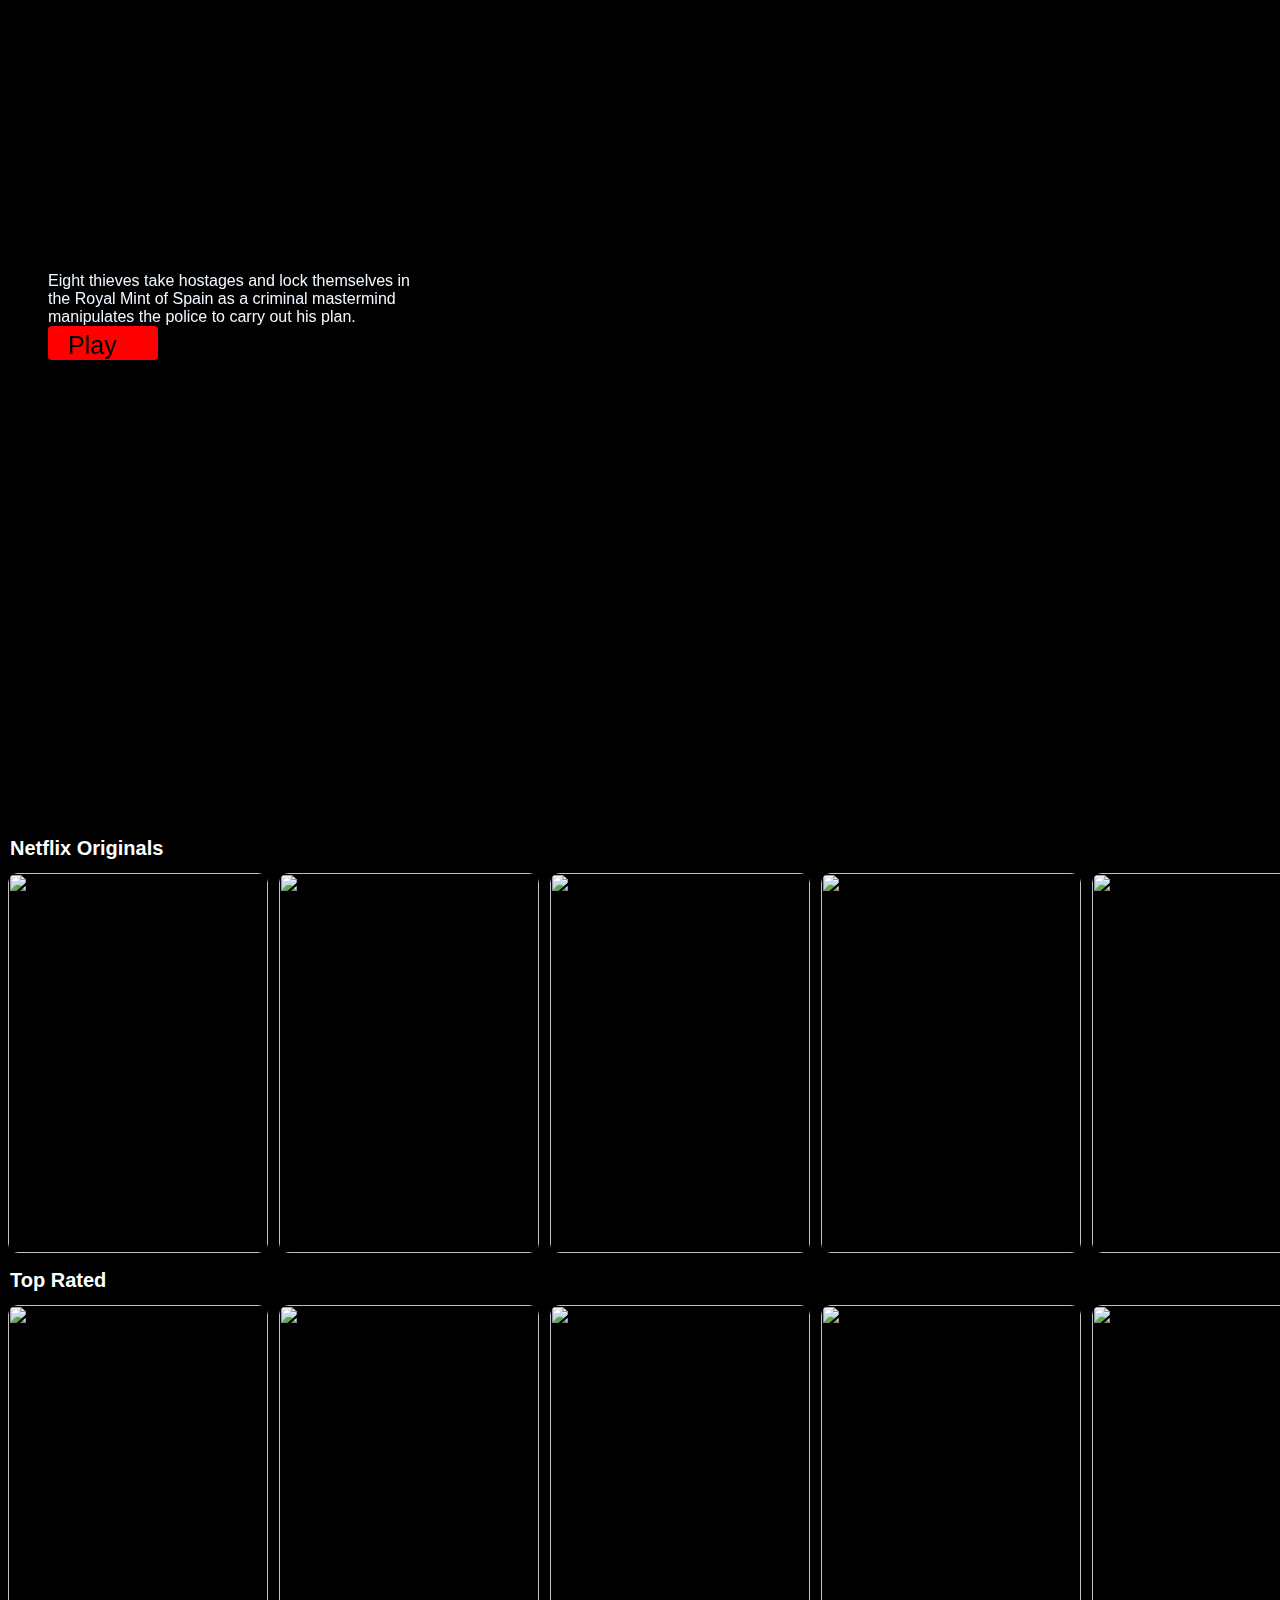
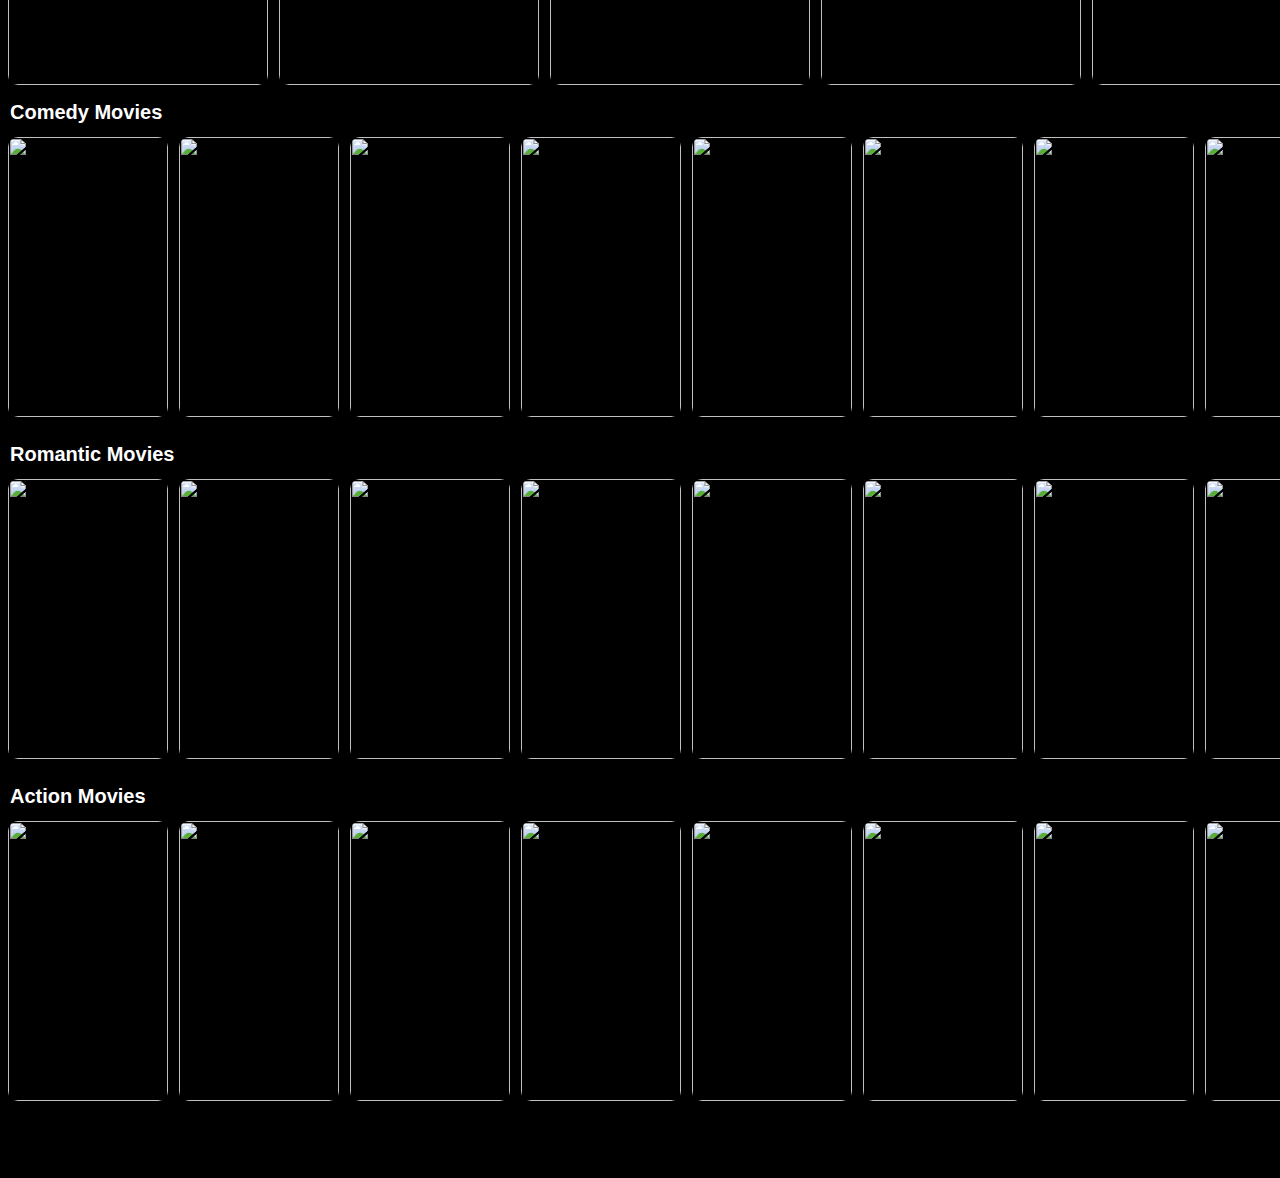
==== pages/moviezone.html @ 8a4c762d "Add files via upload" ====
<!DOCTYPE html>
<html lang="en">
<head>
    <meta charset="UTF-8">
    <meta http-equiv="X-UA-Compatible" content="IE=edge">
    <meta name="viewport" content="width=device-width, initial-scale=1.0">
    <link rel="icon" href="../assests/nficon.ico">
    <link rel="stylesheet" href="../stylesheet/moviezone.css">
    <title>Netflix India – Watch TV Shows Online, Watch Movies Online</title>
</head>
<body>
    <section class="container">
        <div class="head">
            <img src="../assests/netflixlogo.png" alt="">
        </div>
    </section>
    <div class="home-image">
        <img src="../assests/MoneyH.mp4" alt="">
        <div class="home-image-text">
            <img class="money" src="../assests/monetharis.png" alt="">
            <p>
                Eight thieves take hostages and lock themselves in the Royal Mint of Spain as a criminal mastermind manipulates the police to carry out his plan.
            </p>

            <a style="text-decoration: none" href="../assests/MoneyH.mp4">
            <p class="play-button">Play
                <img src="../assests/play.png" alt="">
            </p>
            </a>
        </div>

    </div>
    <div class="original">
        <h3 class="no-title">Netflix Originals</h3>
        <div class="no">
            <img src="../assests/og1.jpg" alt="">
            <img src="../assests/og7.jpg" alt="">
            <img src="../assests/poster1.jpg" alt="">
            <img src="../assests/og4.jpg" alt="">
            <img src="../assests/og5.jpg" alt="">
            <img src="../assests/poster6.jpg" alt="">
            <img src="../assests/poster7.jfif" alt="">
            <img src="../assests/poster8.jfif" alt="">
            <img src="../assests/poster9.jfif" alt="">
            <img src="../assests/poster10.jfif" alt="">
            <img src="../assests/poster11.jfif" alt="">
            <img src="../assests/poster12.jfif" alt="">
        </div>
    </div>

    <div class="original">
        <h3 class="no-title">Top Rated</h3>
        <div class="no">
            <img src="../assests/ro1.jpg" alt="">
            <img src="../assests/poster14.jpg" alt="">
            <img src="../assests/ro8.jpg" alt="">
            <img src="../assests/poster18.jpg" alt="">
            <img src="../assests/poster19.jpg" alt="">
            <img src="../assests/poster22.jpeg" alt="">
            <img src="../assests/poster18.jpg" alt="">
            <img src="../assests/poster8.jfif" alt="">
            <img src="../assests/poster9.jfif" alt="">
            <img src="../assests/poster10.jfif" alt="">
            <img src="../assests/poster11.jfif" alt="">
            <img src="../assests/poster12.jfif" alt="">
        </div>
    </div>

    <div class="original1">
        <h3 class="no-title">Comedy Movies</h3>
        <div class="no">
            <img src="../assests/co1.jpg" alt="">
            <img src="../assests/co2.jpg" alt="">
            <img src="../assests/co3.png" alt="">
            <img src="../assests/co4.jpg" alt="">
            <img src="../assests/co5.jpg" alt="">
            <img src="../assests/co6.jpg" alt="">
            <img src="../assests/co7.jpg" alt="">
            <img src="../assests/co8.jpg" alt="">
            <img src="../assests/poster1.jpg" alt="">
            <img src="../assests/ro4.jpg" alt="">
            <img src="../assests/poster22.jpeg" alt="">
            <img src="../assests/poster18.jpg" alt="">
            <img src="../assests/poster5.jfif" alt="">
            <img src="../assests/poster6.jpg" alt="">
            <img src="../assests/poster7.jfif" alt="">
            <img src="../assests/poster1.jpg" alt="">
            <img src="../assests/poster3.jfif" alt="">
            <img src="../assests/poster10.jfif" alt="">
        </div>
    </div>

    <div class="original1">
        <h3 class="no-title">Romantic Movies</h3>
        <div class="no">
            <img src="../assests/ro1.jpg" alt="">
            <img src="../assests/ro2.jpg" alt="">
            <img src="../assests/ro3.jpg" alt="">
            <img src="../assests/ro4.jpg" alt="">
            <img src="../assests/ro6.jpg" alt="">
            <img src="../assests/ro7.jpg" alt="">
            <img src="../assests/ro8.jpg" alt="">
            <img src="../assests/poster1.jpg" alt="">
            <img src="../assests/poster22.jpeg" alt="">
            <img src="../assests/co7.jpg" alt="">
            <img src="../assests/co4.jpg" alt="">
            <img src="../assests/co3.png" alt="">
            <img src="../assests/poster7.jfif" alt="">
            <img src="../assests/co8.jpg" alt="">
            <img src="../assests/poster7.jfif" alt="">
            <img src="../assests/poster1.jpg" alt="">
            <img src="../assests/poster3.jfif" alt="">
            <img src="../assests/poster10.jfif" alt="">
        </div>
    </div>
    <div class="original1">
        <h3 class="no-title">Action Movies</h3>
        <div class="no">
            <img src="../assests/poster13.jpg" alt="">
            <img src="../assests/poster14.jpg" alt="">
            <img src="../assests/poster19.jpg" alt="">
            <img src="../assests/poster16.jpg" alt="">
            <img src="../assests/poster17.jpg" alt="">
            <img src="../assests/poster18.jpg" alt="">
            <img src="../assests/poster20.jpg" alt="">
            <img src="../assests/poster12.jfif" alt="">
            <img src="../assests/poster22.jpeg" alt="">
            <img src="../assests/poster10.jfif" alt="">
            <img src="../assests/poster11.jfif" alt="">
            <img src="../assests/poster12.jfif" alt="">
            <img src="../assests/poster5.jfif" alt="">
            <img src="../assests/poster6.jpg" alt="">
            <img src="../assests/poster7.jfif" alt="">
            <img src="../assests/poster1.jpg" alt="">
            <img src="../assests/poster19.jpg" alt="">
            <img src="../assests/poster10.jfif" alt="">
        </div>
    </div>

</body>
</html>
---- stylesheet/moviezone.css ----
*{
    margin: 0;
    padding: 0;
    /* background-color: black; */
}

body{
    font-family: Arial, Helvetica, sans-serif;
     background-color: black; 
}
.container{
    display: flex;
    margin: 5px;
}

.head img{
    position: relative;
    width: 11%;
    z-index: 1;
    margin-left: 10px;
    margin-top: -15px;
    margin-bottom: -14px;
}
.home-image{
    background-image: url(assests/hoome.jpg);
    background-position: center;
    background-repeat: no-repeat;
    background-size: cover;
    width: 100%;
    height: 90vh;
    border-radius: 20px;
    position: relative;
    filter: brightness();
}
.home-image-text{
    color: aliceblue;
    position: relative;
    width: 30%;
    top: 13em;
    left: 3em;
    z-index: 1;
}
.money{
    width: 100%;
    height: auto;
}
.play-button{
    background-color: red;
    color: black;
    border-radius: 4px;
    width: 70px;
    padding: 5px 20px 0px;
    font-size: 25px;
}
.play-button img{
    margin-top: 0px;
    padding-left: 5px;
    width: 25px;
    position: absolute;
}
/* netflix original and top rated */
.original{
    color: aliceblue;
    padding-left: 0px;

}
.original h3{
    margin-top: 10px;
}
.original .no-title{
    font-size: 20px;
    padding-left: 10px;
    color: #fff;
    line-height: 1px;
    font-weight: 5px;
    margin-bottom: 19px;

}
.original .no{
    display: flex;
    height: 50vh;
    padding-top: 2px;
    margin-left: 0px;
    margin-bottom: -50px;
    overflow-y: hidden;   
}

.original .no img{
    width: 260px;
    height: 380px;
    margin:3px;
    margin-left: 8px;
    border-radius: 10px;

}
.original .no img:hover{
    transform: scale(1.1);
    transition: 0.4s ease-in-out;
    transition-delay: 0.1s;
    filter: brightness(70%);
}
html{
    overflow:scroll;
    overflow-x:hidden;
}
::-webkit-scrollbar{
    width: 2px;
    background: transparent;
}
/* comedy and romatic movies */
.original1{
    color: aliceblue;
    padding-left: 0px;

}
.original1 h3{
    margin-top: 10px;
}
.original1 .no-title{
    font-size: 20px;
    padding-left: 10px;
    color: #fff;
    line-height: 1px;
    font-weight: 5px;
    margin-bottom: 19px;

}
.original1 .no{
    display: flex;
    height: 40vh;
    padding-top: 2px;
    margin-left: 0px;
    margin-bottom: -50px;
    overflow-y: hidden;   
}

.original1 .no img{
    width: 160px;
    height: 280px;
    margin:3px;
    margin-left: 8px;
    border-radius: 10px;

}
.original1 .no img:hover{
    transform: scale(1.1);
    transition: 0.4s ease-in-out;
    transition-delay: 0.1s;
    filter: brightness(70%);
}
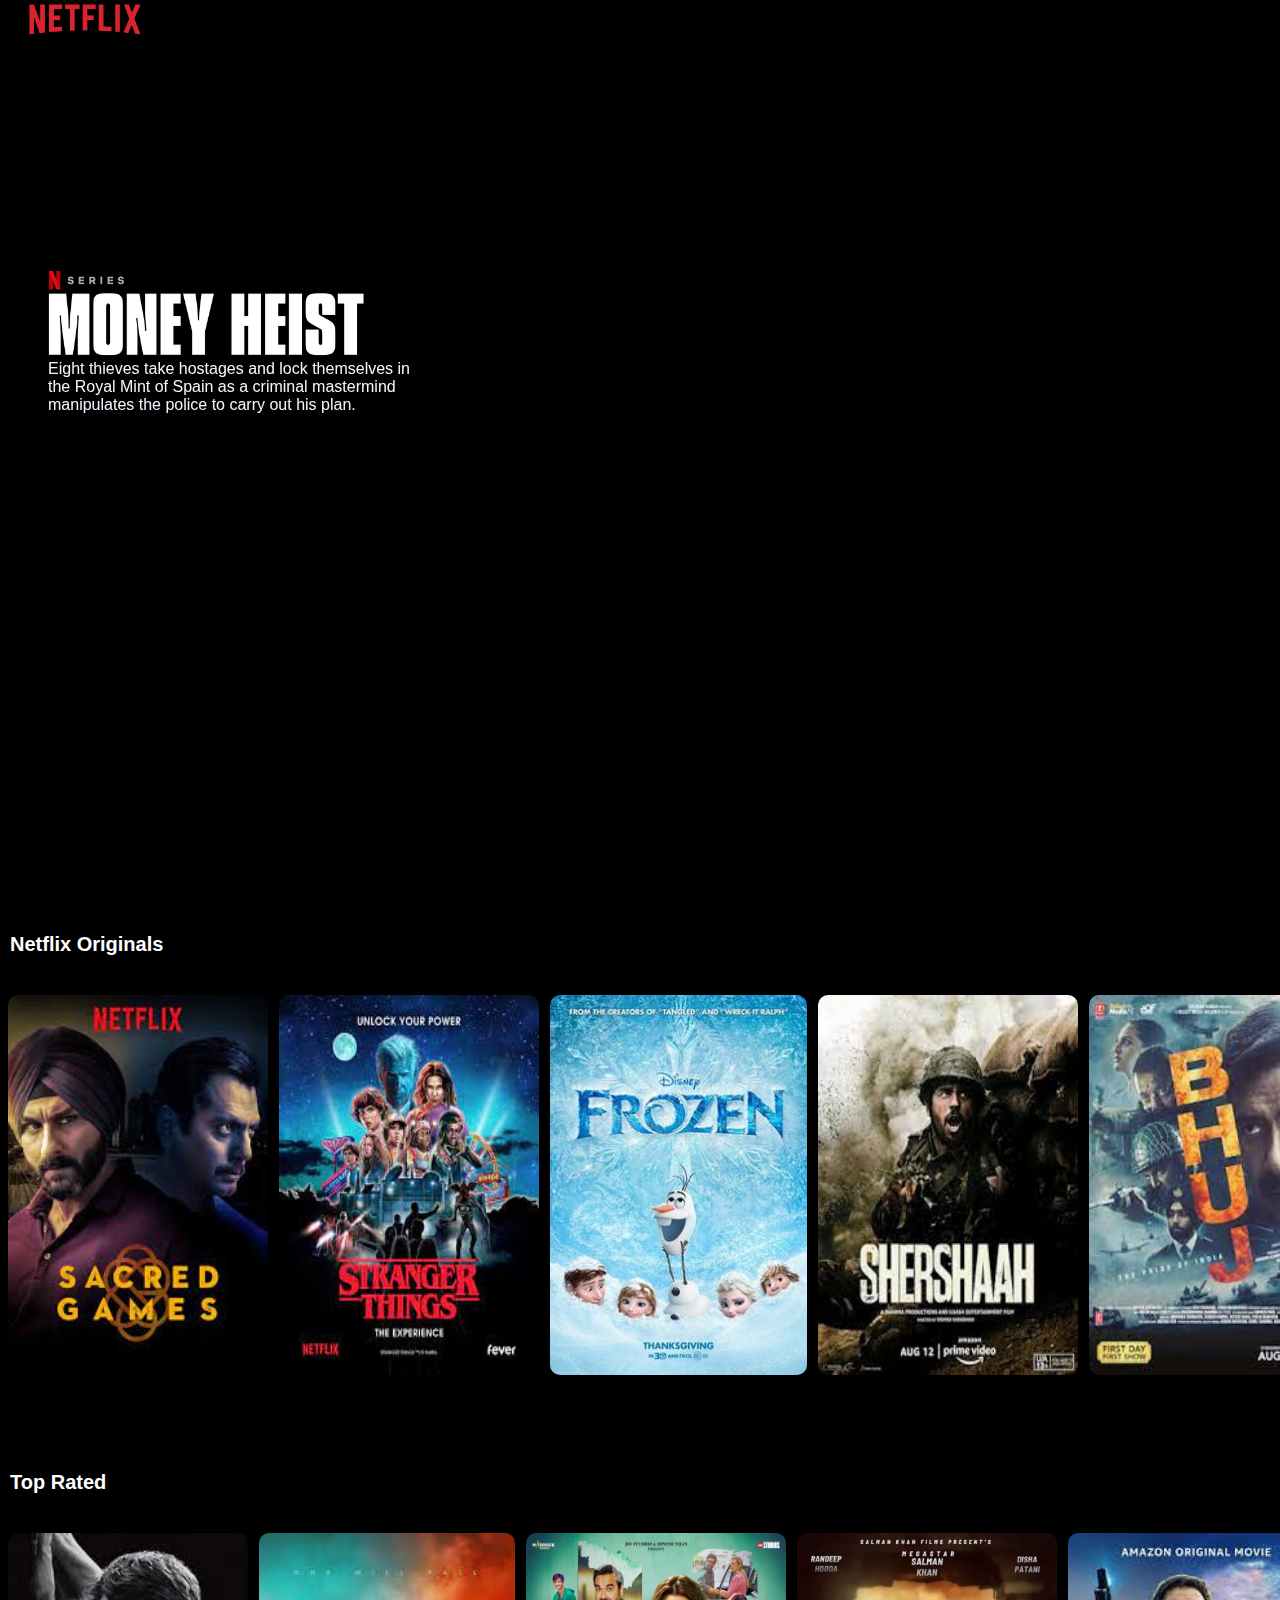
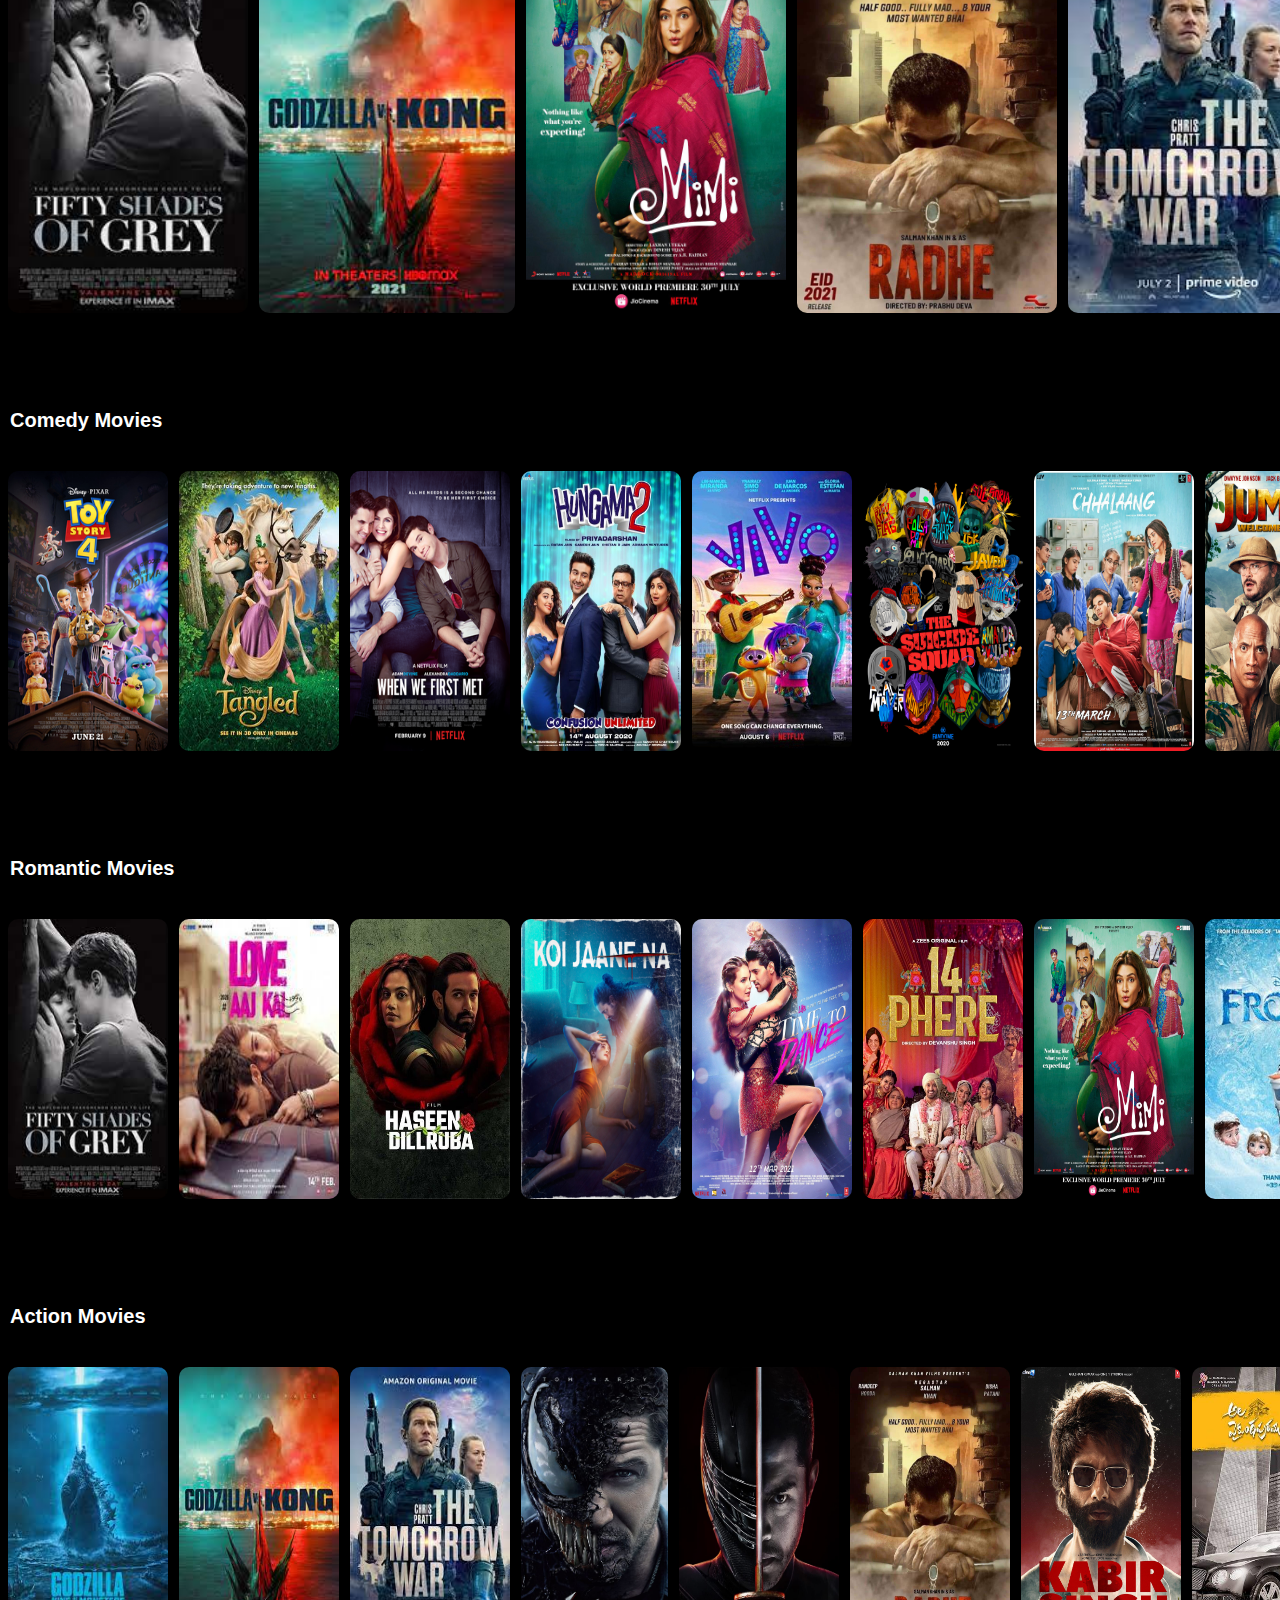
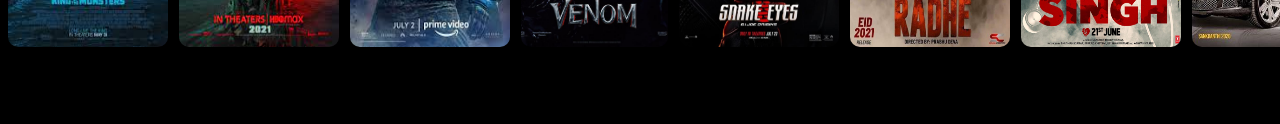
==== commit dbe2059f: "Update moviezone.html" ====
--- a/pages/moviezone.html
+++ b/pages/moviezone.html
@@ -23,9 +23,9 @@
             </p>
 
             <a style="text-decoration: none" href="../assests/MoneyH.mp4">
-            <p class="play-button">Play
+<!--             <p class="play-button">Play
                 <img src="../assests/play.png" alt="">
-            </p>
+            </p> -->
             </a>
         </div>
 
@@ -138,4 +138,4 @@
     </div>
 
 </body>
-</html>+</html>
--- a/stylesheet/moviezone.css
+++ b/stylesheet/moviezone.css
@@ -22,7 +22,7 @@
     margin-bottom: -14px;
 }
 .home-image{
-    background-image: url(assests/hoome.jpg);
+    background-image: url(../assests/hoome.jpg);
     background-position: center;
     background-repeat: no-repeat;
     background-size: cover;
@@ -49,6 +49,7 @@
     color: black;
     border-radius: 4px;
     width: 70px;
+    margin-top: 30px;
     padding: 5px 20px 0px;
     font-size: 25px;
 }
@@ -73,8 +74,8 @@
     color: #fff;
     line-height: 1px;
     font-weight: 5px;
-    margin-bottom: 19px;
-
+    margin-top: 10vh;
+    margin-bottom: 5vh;
 }
 .original .no{
     display: flex;
@@ -122,7 +123,8 @@
     color: #fff;
     line-height: 1px;
     font-weight: 5px;
-    margin-bottom: 19px;
+    margin-top: 10vh;
+    margin-bottom: 5vh;
 
 }
 .original1 .no{
@@ -147,4 +149,4 @@
     transition: 0.4s ease-in-out;
     transition-delay: 0.1s;
     filter: brightness(70%);
-}+}
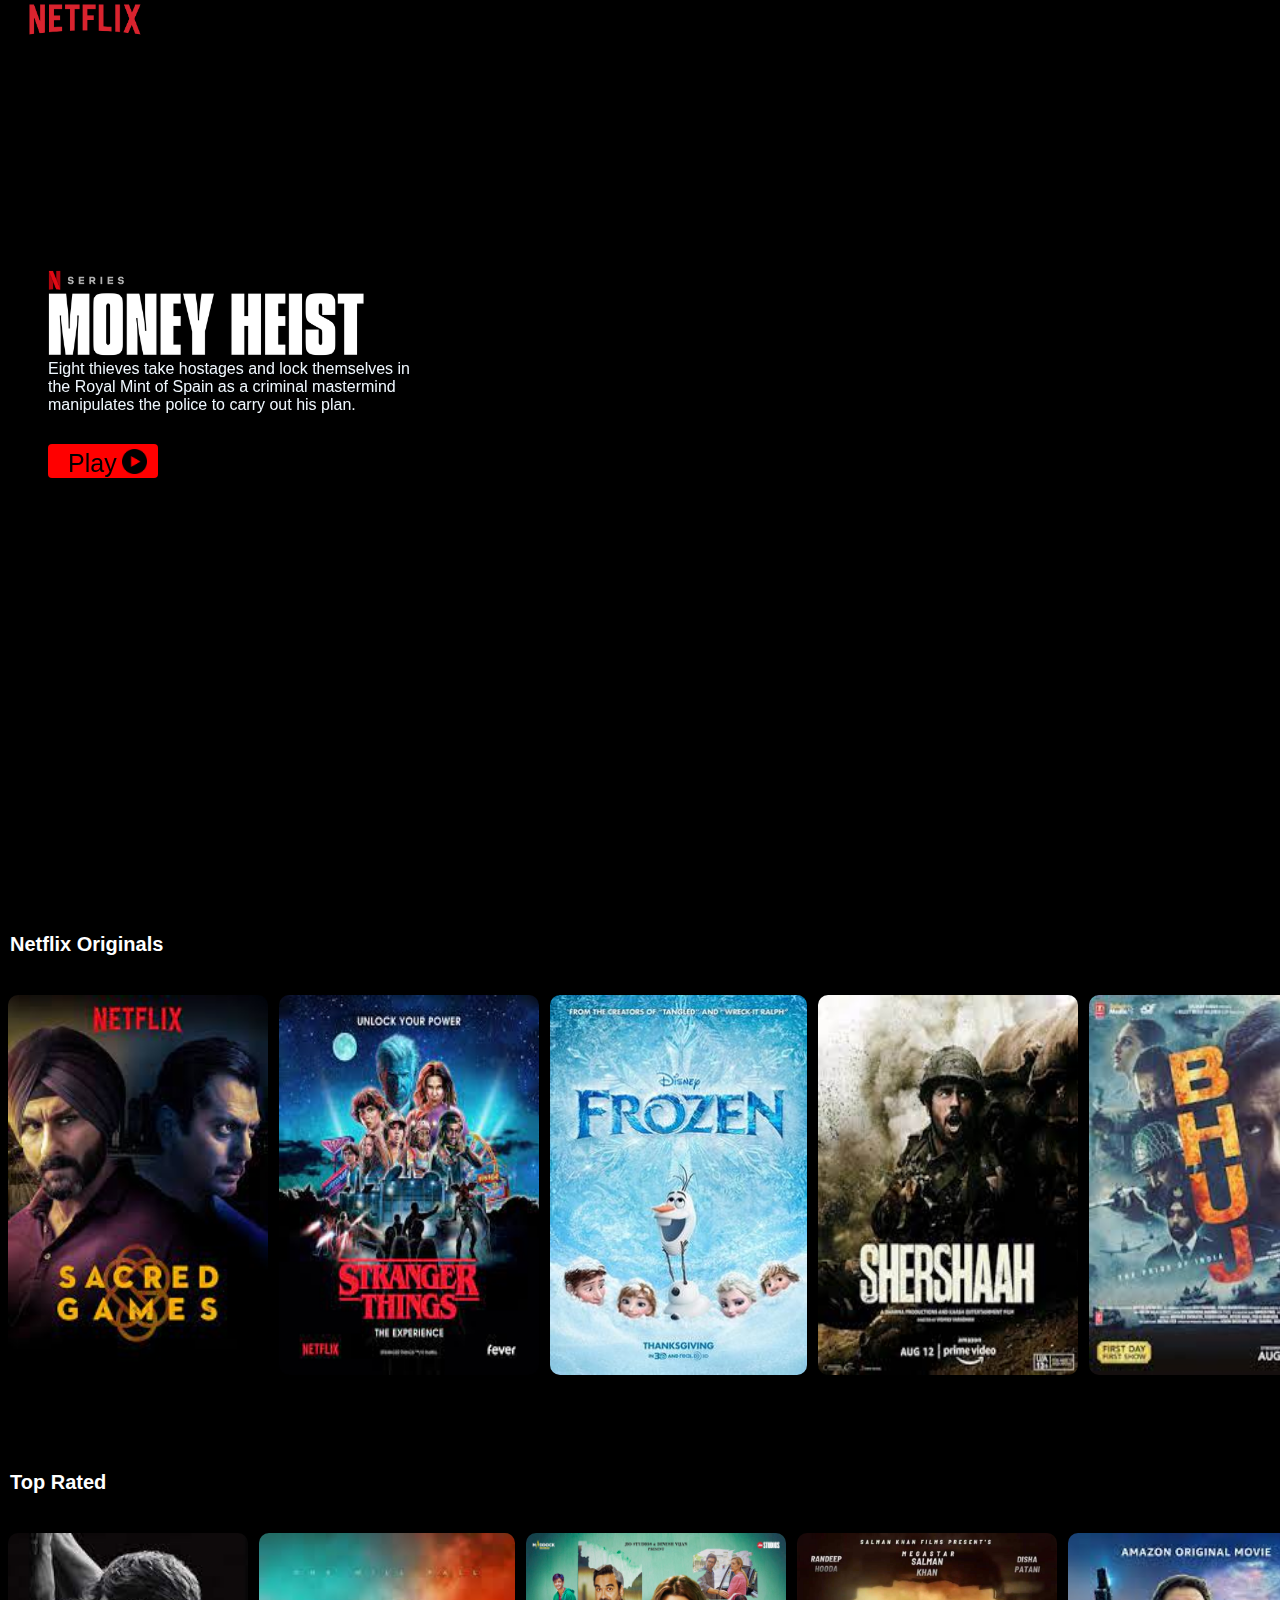
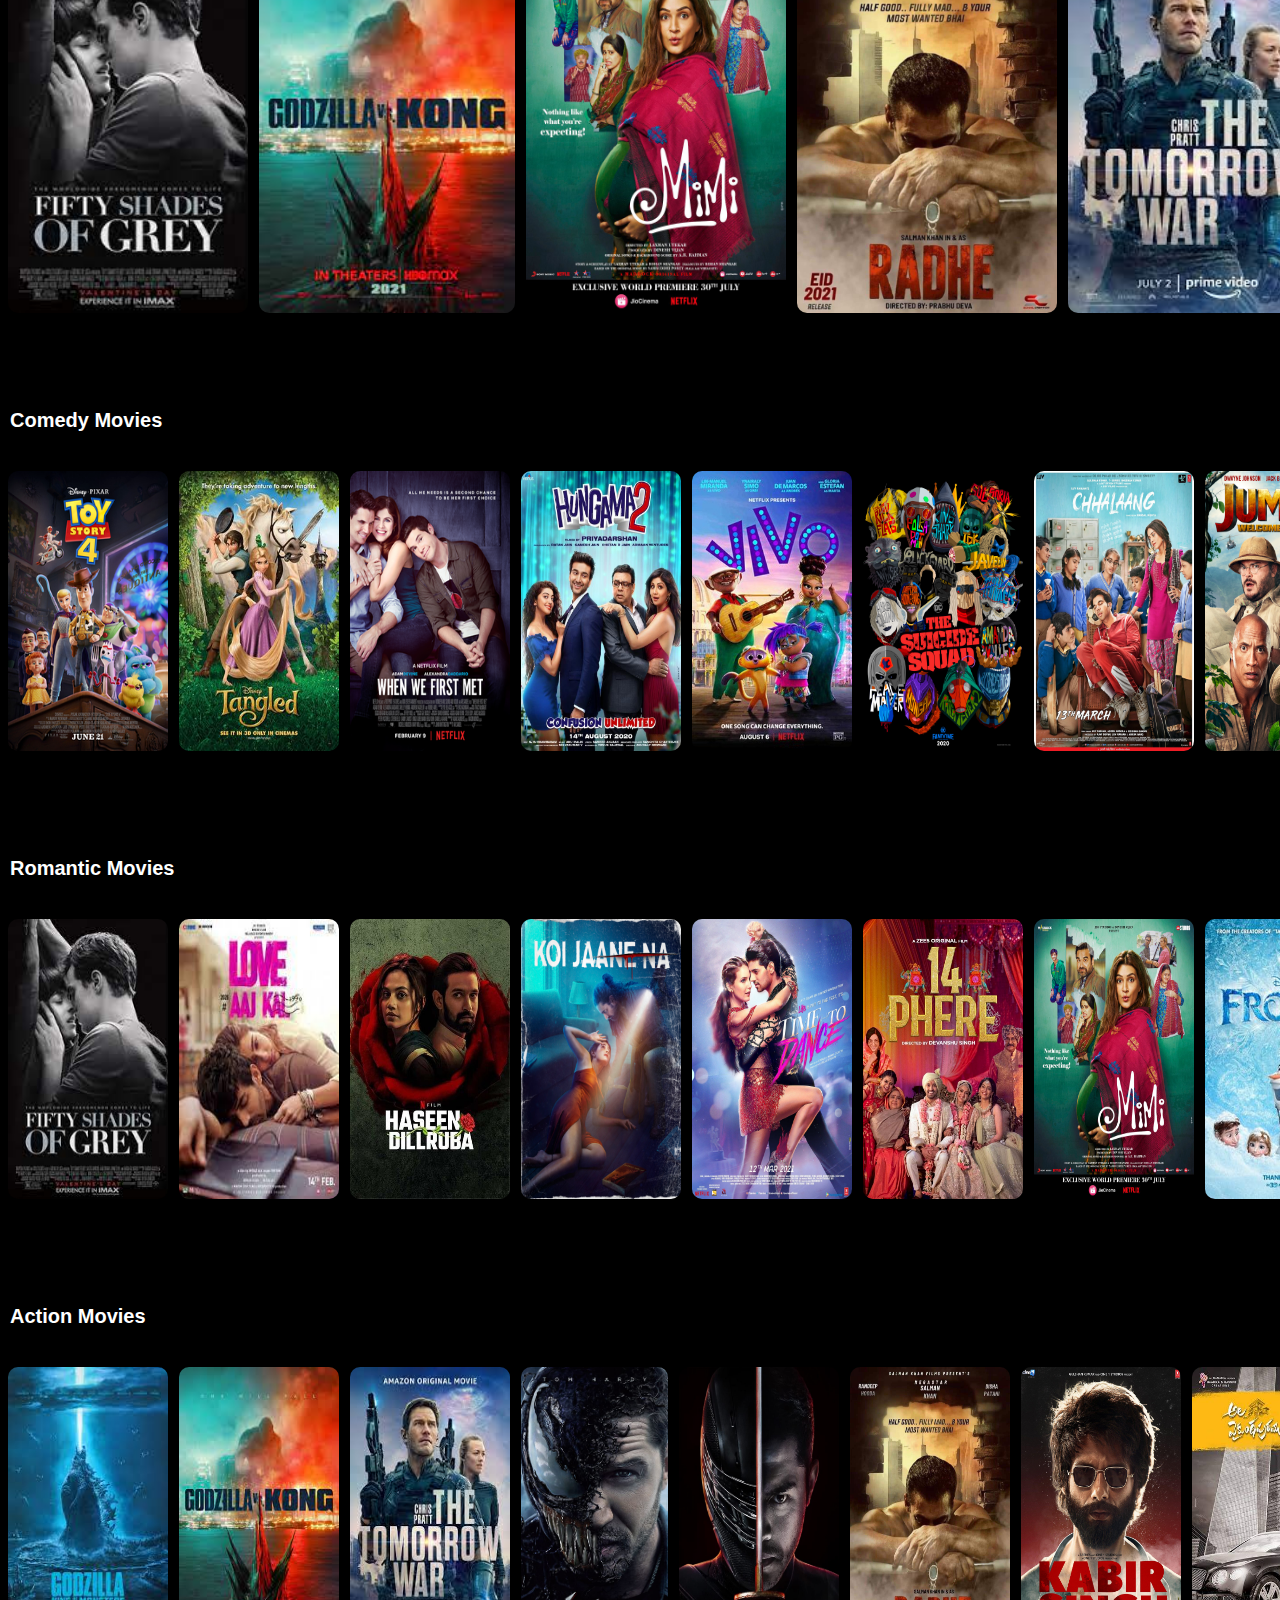
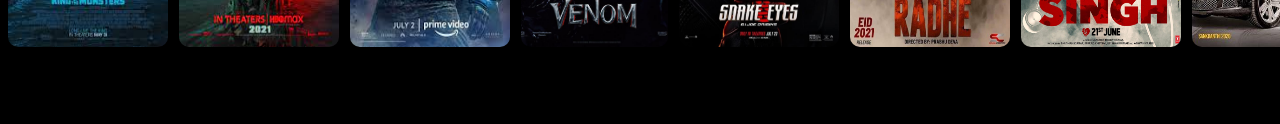
==== commit 8c6827be: "Update moviezone.html" ====
--- a/pages/moviezone.html
+++ b/pages/moviezone.html
@@ -23,9 +23,9 @@
             </p>
 
             <a style="text-decoration: none" href="../assests/MoneyH.mp4">
-<!--             <p class="play-button">Play
+            <p class="play-button">Play
                 <img src="../assests/play.png" alt="">
-            </p> -->
+            </p>
             </a>
         </div>
 
